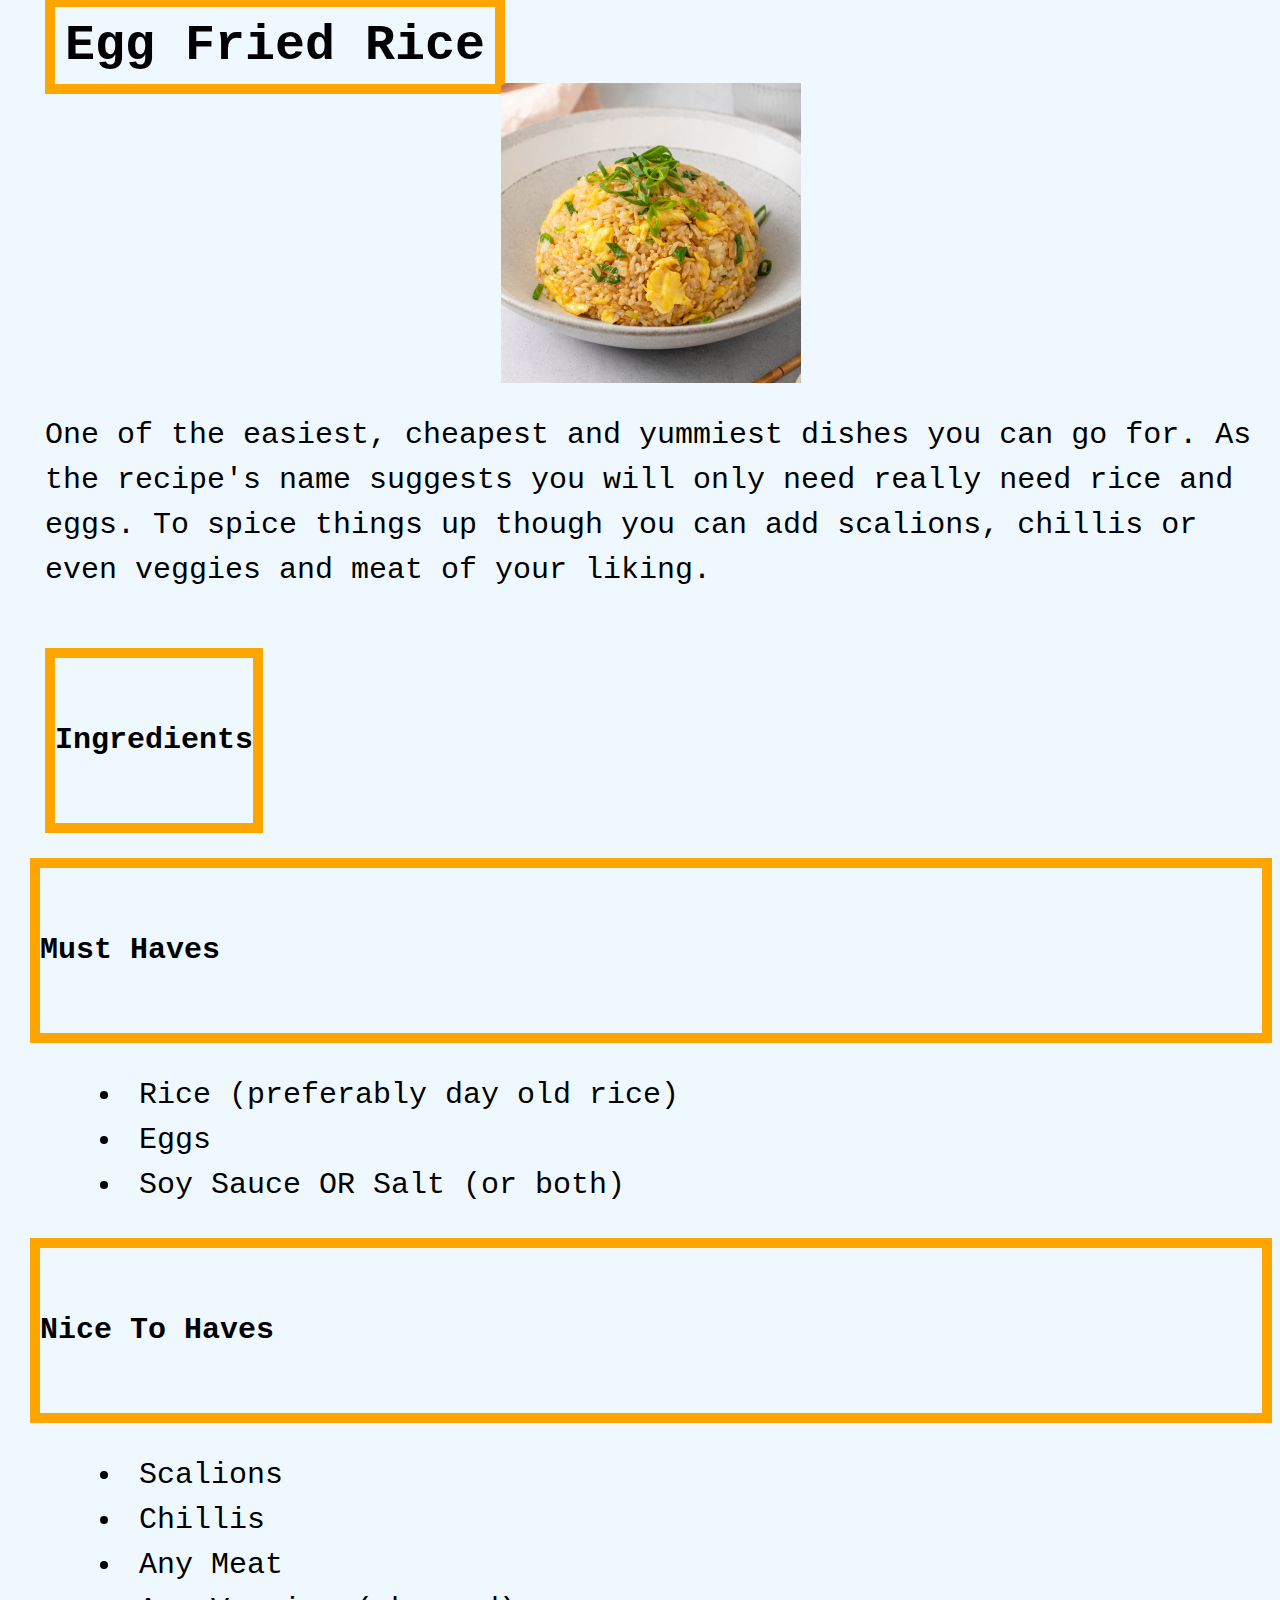
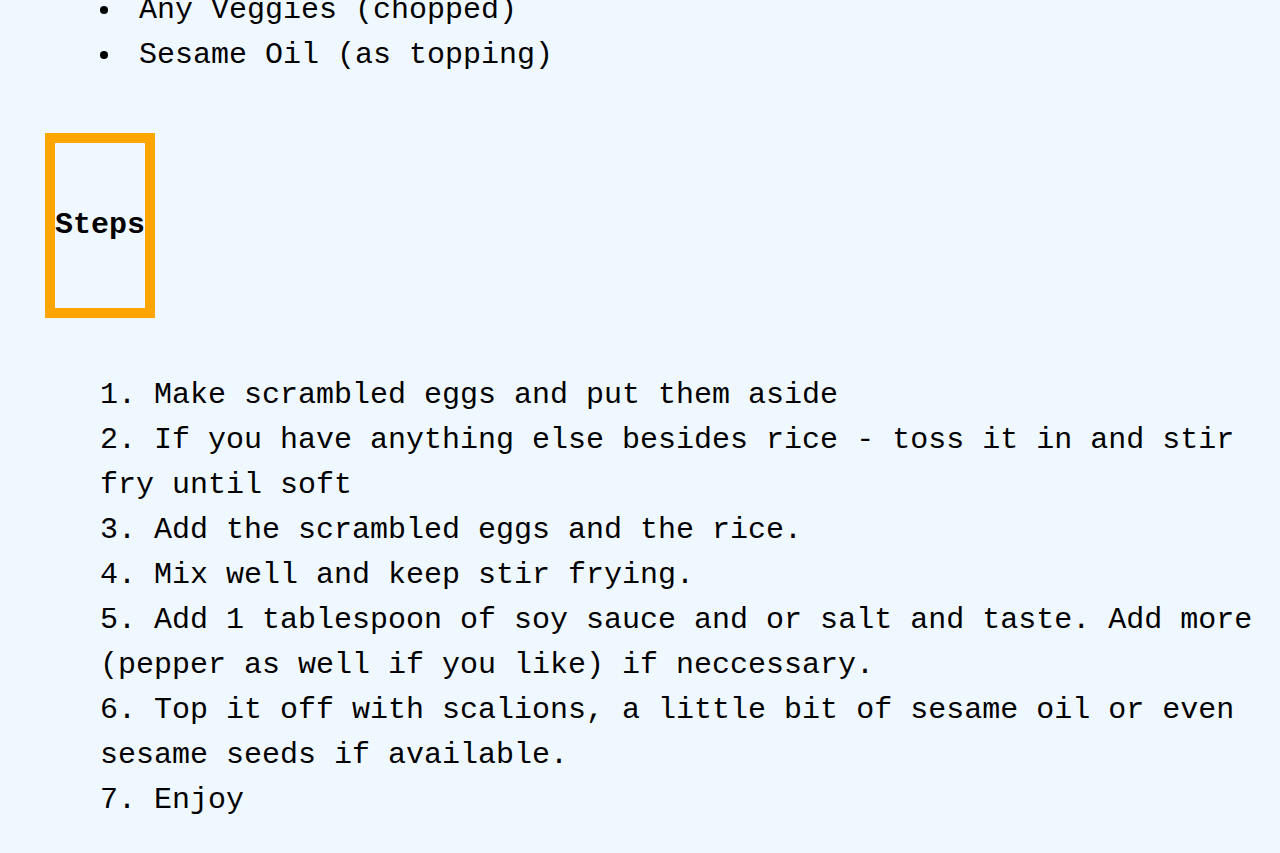
==== recipes/egg_fried_rice.html @ 6e18cee2 "Building basic website" ====
<!DOCTYPE html>
<html>
    <head>
        <meta charset="UTF-8">
        <title>Egg Fried Rice</title>
        <link rel="stylesheet" href="../styles.css">
    </head>
    <body>
        <h1>Egg Fried Rice</h1>
        <img class="food_pic" id="egg_fried_rice" src="../img/egg_fried_rice.png" alt="Egg Fried Rice">

        <p>One of the easiest, cheapest and yummiest dishes you can go for. As the recipe's name suggests you will only need really need rice and eggs. To spice things up though you can add scalions, chillis or even veggies and meat of your liking.</p>

        <h2>Ingredients</h2>
        <h3>Must Haves</h3>
        <ul>
            <li>Rice (preferably day old rice)</li>
            <li>Eggs</li>
            <li>Soy Sauce OR Salt (or both)</li>
        </ul>
        <h3>Nice To Haves</h3>
        <ul>
            <li>Scalions</li>
            <li>Chillis</li>
            <li>Any Meat</li>
            <li>Any Veggies (chopped)</li>
            <li>Sesame Oil (as topping)</li>
        </ul>

        <h2>Steps</h2>
        <ol>
            <li>Make scrambled eggs and put them aside</li>
            <li>If you have anything else besides rice - toss it in and stir fry until soft</li>
            <li>Add the scrambled eggs and the rice.</li>
            <li>Mix well and keep stir frying.</li>
            <li>Add 1 tablespoon of soy sauce and or salt and taste. Add more (pepper as well if you like) if neccessary.</li>
            <li>Top it off with scalions, a little bit of sesame oil or even sesame seeds if available.</li>
            <li>Enjoy</li>
        </ol>

    </body>
</html>
---- styles.css ----
/* styles.css */

* {
    text-align: center;
    list-style-position: inside;
}

.food_pic,
#egg_fried_rice {
    display: block;
    width: 300px;
    margin: 0 auto;
}

* {
    font-size: 30px;
    margin-left: 15px;
    background-color: aliceblue;
    font-family: 'Courier New', Courier, monospace;
    line-height: 1.5;
    text-align: left;
}

#logo {
    text-align: center;
    width: 700px;
    height: auto;
}

h1,
h2,
h3,
h4 {
    text-align: center;
    font-weight: 700;
}

/* Odin Recipes */
h1 {
    font-size: 50px;
    border: 10px solid orange;
    display: inline;
    text-align: center;
    padding: 10px;
}

h2 {
    font-size: 45px;
    display: inline-block;
    font-size: 30px;
    font-weight: bold;
    border: 10px solid orange;
    padding: 2em 0em;
}

h3 {
    margin: 0 auto;
    font-size: 35px;
    display: flex;
    font-size: 30px;
    font-weight: bold;
    border: 10px solid orange;
    padding: 2em 0em;
}

h4 {
    font-size: 30px;
    display: flex;
    font-size: 30px;
    font-weight: bold;
    border: 10px solid orange;
    padding: 2em 0em;
}

#mainlist {
    display: flex;
    font-size: 30px;
    font-weight: bold;
    border: 10px solid orange;
    padding: 2em 0em;
}
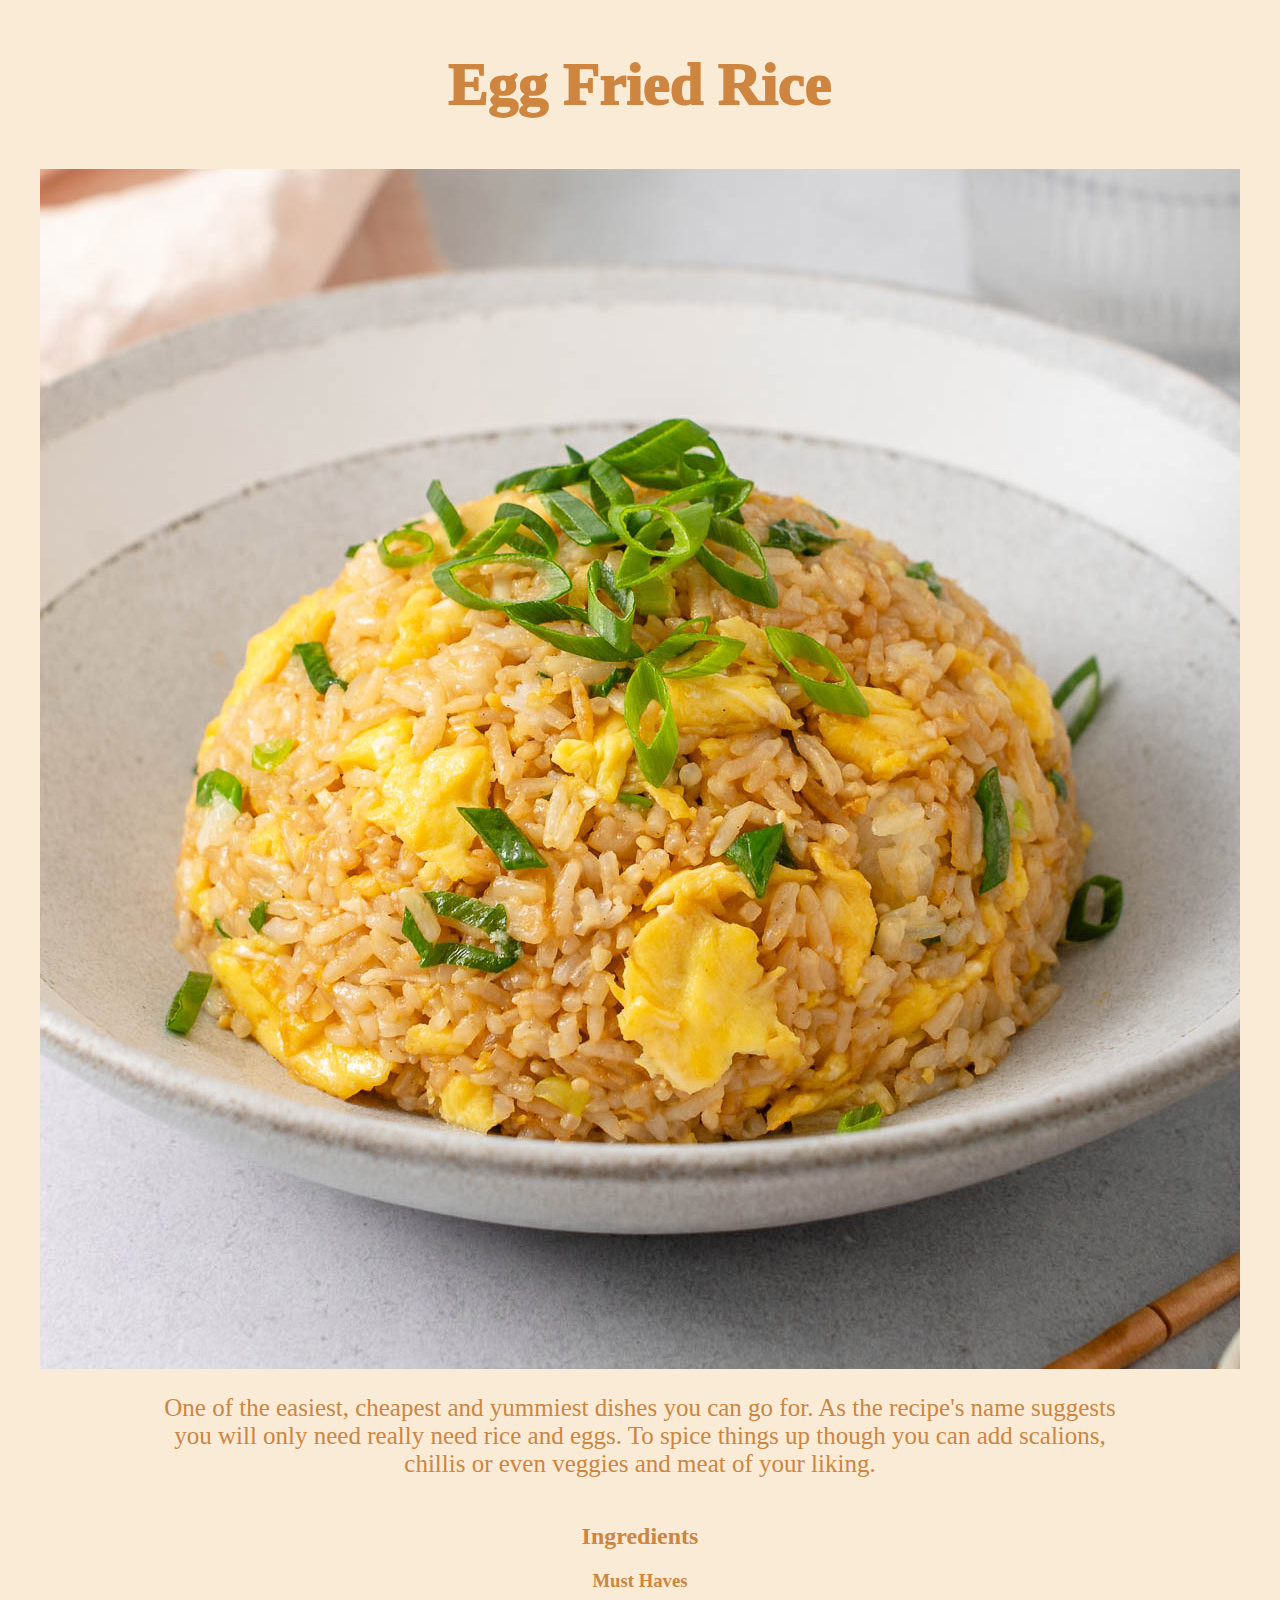
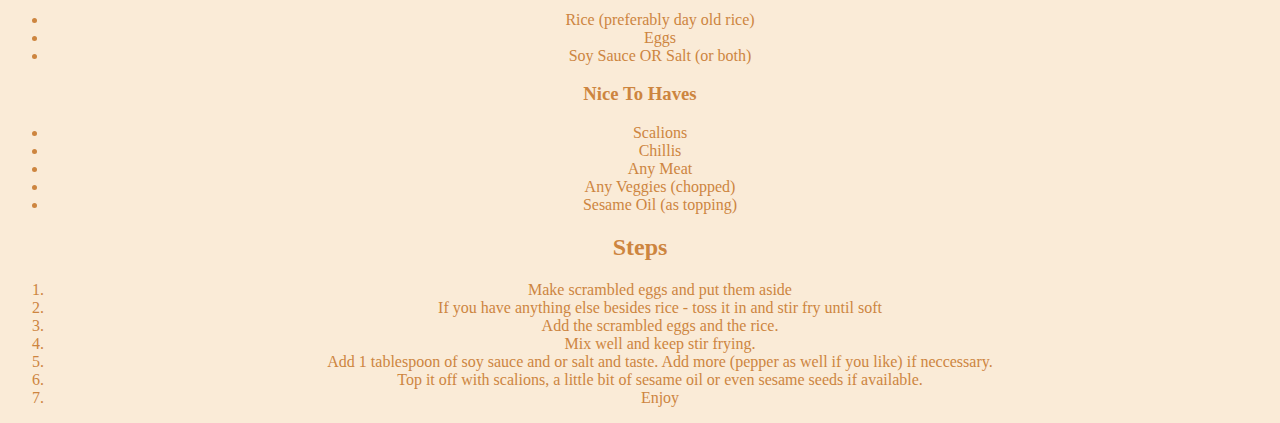
==== commit 3c0602be: "Edit the first recipe" ====
--- a/recipes/egg_fried_rice.html
+++ b/recipes/egg_fried_rice.html
@@ -7,7 +7,7 @@
     </head>
     <body>
         <h1>Egg Fried Rice</h1>
-        <img class="food_pic" id="egg_fried_rice" src="../img/egg_fried_rice.png" alt="Egg Fried Rice">
+        <img id="mainpage_img" src="../img/egg_fried_rice.png" alt="Egg Fried Rice">
 
         <p>One of the easiest, cheapest and yummiest dishes you can go for. As the recipe's name suggests you will only need really need rice and eggs. To spice things up though you can add scalions, chillis or even veggies and meat of your liking.</p>
 
--- a/styles.css
+++ b/styles.css
@@ -1,81 +1,58 @@
 /* styles.css */
 
+/* everything */
 * {
+    background-color: antiquewhite;
+    box-sizing: border-box;
+    color: peru;
+    font-family: Cambria, Cochin, Georgia, Times, 'Times New Roman', serif;
     text-align: center;
-    list-style-position: inside;
 }
 
-.food_pic,
-#egg_fried_rice {
+/* mainpage */
+#logo {
     display: block;
-    width: 300px;
-    margin: 0 auto;
+    margin: auto;
+    height: 200px;
 }
 
-* {
-    font-size: 30px;
-    margin-left: 15px;
-    background-color: aliceblue;
-    font-family: 'Courier New', Courier, monospace;
-    line-height: 1.5;
-    text-align: left;
+h1 {
+    font-size: 60px;
+    margin: 50px;
+    font-weight: 1000;
+    display: flexbox;
 }
 
-#logo {
-    text-align: center;
-    width: 700px;
-    height: auto;
+p {
+    font-size: 25px;
+    margin-left: 150px;
+    margin-right: 150px;
+    display: inline-block;
 }
 
-h1,
-h2,
-h3,
-h4 {
-    text-align: center;
-    font-weight: 700;
+#new_line {
+    display: block;
 }
 
-/* Odin Recipes */
-h1 {
-    font-size: 50px;
-    border: 10px solid orange;
-    display: inline;
-    text-align: center;
-    padding: 10px;
+a,
+img {
+    display: block;
+    margin: auto;
 }
 
-h2 {
-    font-size: 45px;
-    display: inline-block;
-    font-size: 30px;
-    font-weight: bold;
-    border: 10px solid orange;
-    padding: 2em 0em;
+
+#first-two-recipes {
+    display: inline-flex;
+    width: auto;
 }
 
-h3 {
-    margin: 0 auto;
-    font-size: 35px;
-    display: flex;
-    font-size: 30px;
-    font-weight: bold;
-    border: 10px solid orange;
-    padding: 2em 0em;
+#last-two-recipes {
+    display: inline-flex;
 }
 
-h4 {
-    font-size: 30px;
-    display: flex;
-    font-size: 30px;
-    font-weight: bold;
-    border: 10px solid orange;
-    padding: 2em 0em;
+/* images */
+.mainpage_img {
+    display: block;
+    height: 150px;
 }
 
-#mainlist {
-    display: flex;
-    font-size: 30px;
-    font-weight: bold;
-    border: 10px solid orange;
-    padding: 2em 0em;
-}
